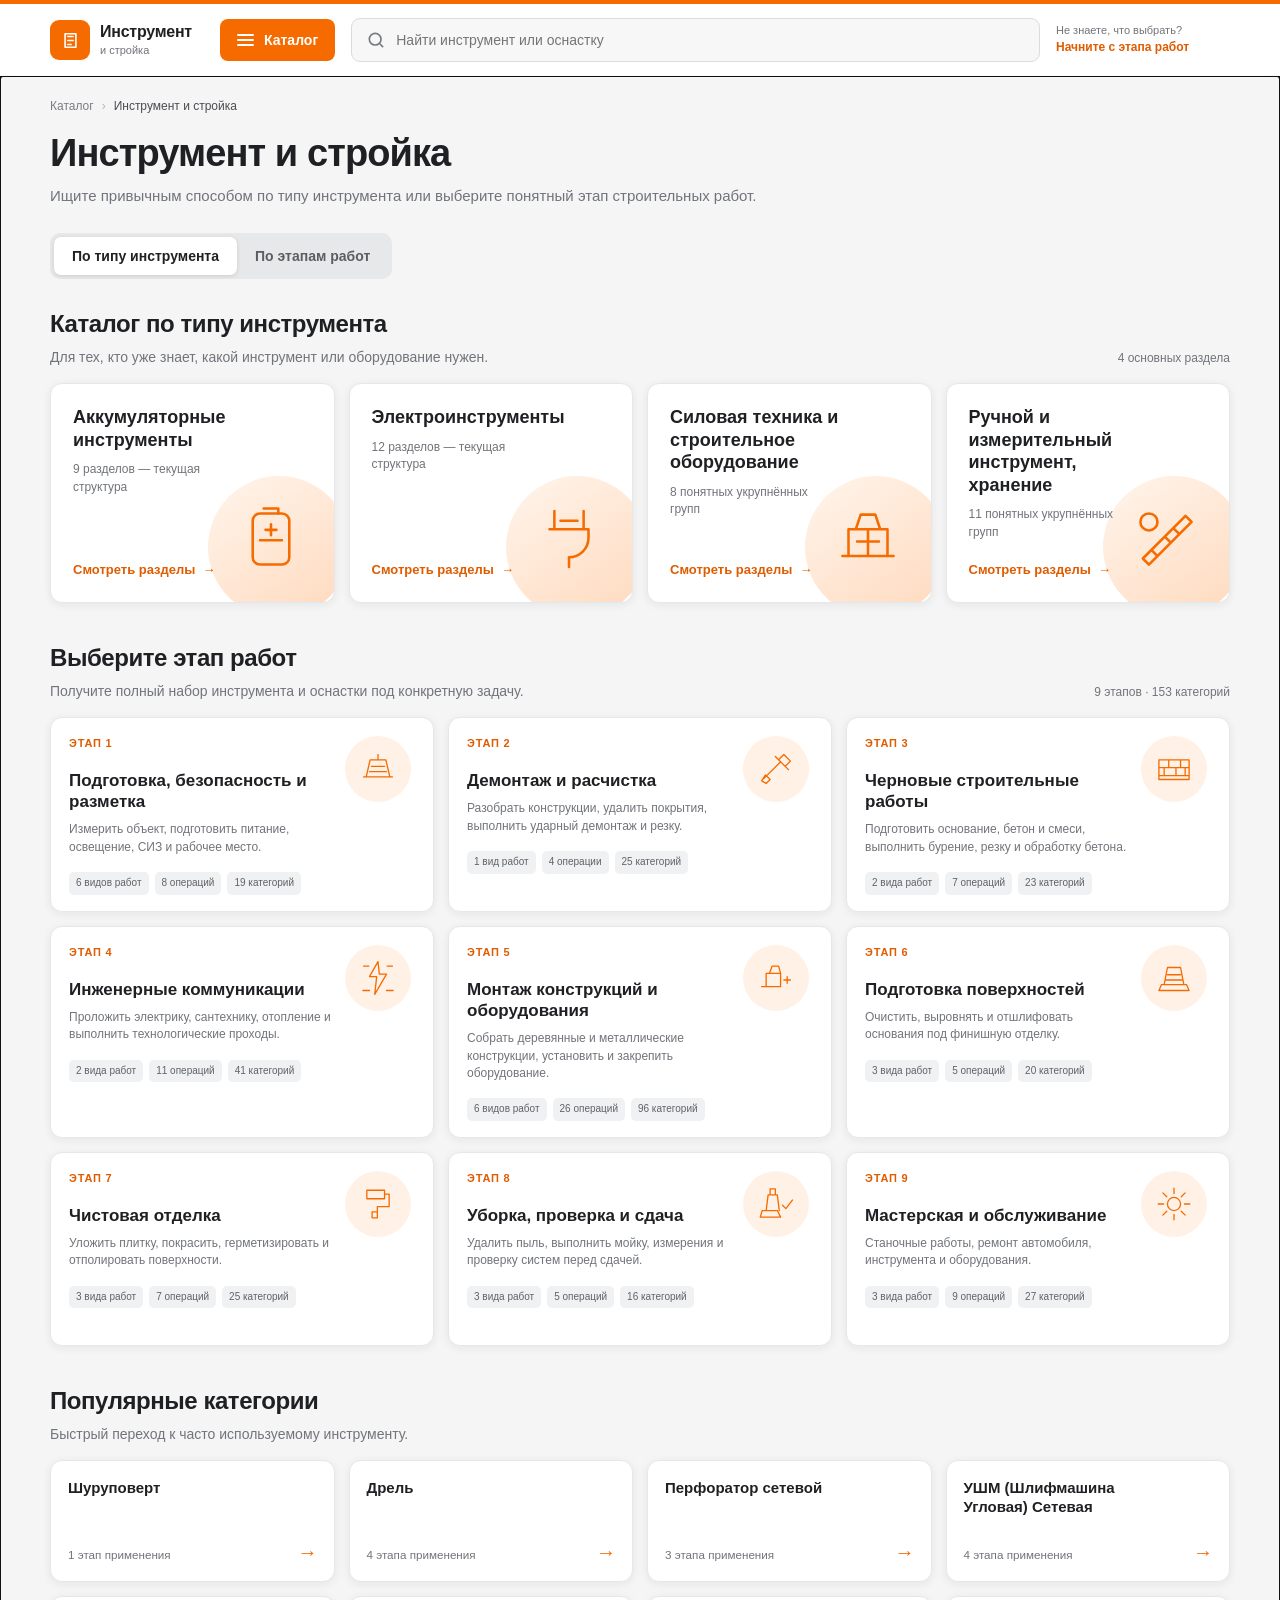
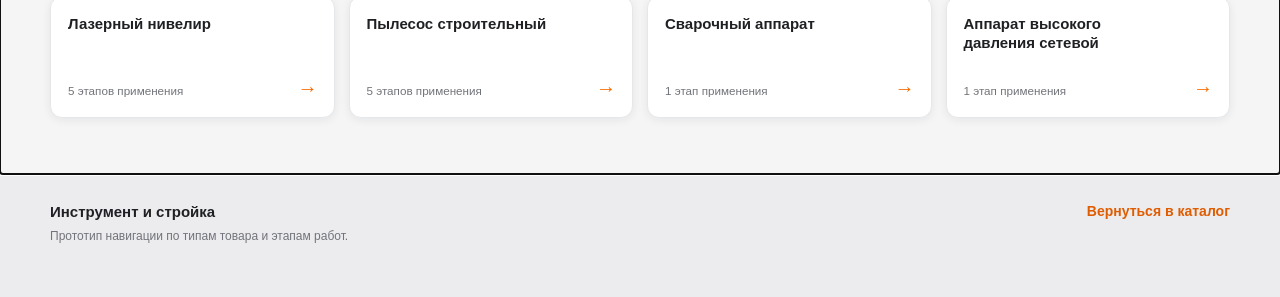
==== index.html @ a2c4762c "Add files via upload" ====
<!doctype html>
<html lang="ru">
  <head>
    <meta charset="UTF-8" />
    <meta name="viewport" content="width=device-width, initial-scale=1" />
    <meta name="theme-color" content="#f56b00" />
    <meta name="description" content="Интерактивный каталог инструмента по типам и этапам строительных работ" />
    <title>Инструмент и стройка — интерактивный каталог</title>
    <link rel="stylesheet" href="styles.css" />
  </head>
  <body>
    <header class="site-header">
      <div class="header-accent"></div>
      <div class="header-shell">
        <a class="brand" href="#/" aria-label="На главную каталога">
          <span class="brand-mark" aria-hidden="true">
            <svg viewBox="0 0 40 40"><path d="M12 10h16v20H12zM16 14h8M16 20h8M16 26h5" /></svg>
          </span>
          <span class="brand-copy"><strong>Инструмент</strong><small>и стройка</small></span>
        </a>

        <button class="catalog-button" type="button" data-action="home-types">
          <span class="catalog-button-lines" aria-hidden="true"></span>
          Каталог
        </button>

        <div class="global-search" role="search">
          <svg viewBox="0 0 24 24" aria-hidden="true"><circle cx="11" cy="11" r="7"></circle><path d="m16.5 16.5 4 4"></path></svg>
          <input id="global-search" type="search" placeholder="Найти инструмент или оснастку" autocomplete="off" aria-label="Поиск по каталогу" />
          <button id="search-clear" class="search-clear" type="button" aria-label="Очистить поиск">×</button>
          <div id="search-suggestions" class="search-suggestions" hidden></div>
        </div>

        <a class="header-help" href="#/stage/1">
          <span>Не знаете, что выбрать?</span>
          <strong>Начните с этапа работ</strong>
        </a>
      </div>
    </header>

    <main id="app" tabindex="-1"></main>

    <footer class="site-footer">
      <div class="footer-shell">
        <div>
          <strong>Инструмент и стройка</strong>
          <p>Прототип навигации по типам товара и этапам работ.</p>
        </div>
        <a href="#/">Вернуться в каталог</a>
      </div>
    </footer>

    <div id="toast" class="toast" role="status" aria-live="polite"></div>

    <script src="data.js"></script>
    <script src="app.js"></script>
  </body>
</html>
---- styles.css ----
:root {
  --orange: #f56b00;
  --orange-dark: #df5c00;
  --orange-soft: #fff1e6;
  --ink: #1f2023;
  --muted: #71747a;
  --line: #e6e7e9;
  --surface: #ffffff;
  --canvas: #f5f5f6;
  --chip: #f0f1f2;
  --shadow: 0 2px 10px rgba(20, 23, 28, 0.07);
  --shadow-hover: 0 10px 28px rgba(20, 23, 28, 0.13);
  --radius: 12px;
  color-scheme: light;
}

* { box-sizing: border-box; }

html { scroll-behavior: smooth; }

body {
  margin: 0;
  background: var(--canvas);
  color: var(--ink);
  font: 14px/1.45 Arial, Helvetica, sans-serif;
  -webkit-font-smoothing: antialiased;
}

button, input { font: inherit; }

a { color: inherit; text-decoration: none; }

button, a { -webkit-tap-highlight-color: transparent; }

.site-header {
  position: sticky;
  top: 0;
  z-index: 50;
  background: rgba(255, 255, 255, 0.97);
  box-shadow: 0 1px 0 rgba(0, 0, 0, 0.09);
  backdrop-filter: blur(12px);
}

.header-accent { height: 4px; background: var(--orange); }

.header-shell,
.page-shell,
.footer-shell {
  width: min(1180px, calc(100% - 40px));
  margin: 0 auto;
}

.header-shell {
  min-height: 72px;
  display: grid;
  grid-template-columns: auto auto minmax(260px, 1fr) auto;
  align-items: center;
  gap: 16px;
}

.brand { display: inline-flex; align-items: center; gap: 10px; min-width: 154px; }

.brand-mark {
  width: 40px;
  height: 40px;
  display: grid;
  place-items: center;
  border-radius: 9px;
  color: #fff;
  background: var(--orange);
}

.brand-mark svg { width: 27px; fill: none; stroke: currentColor; stroke-width: 2.4; stroke-linecap: round; stroke-linejoin: round; }

.brand-copy { display: flex; flex-direction: column; line-height: 1.02; }
.brand-copy strong { font-size: 16px; letter-spacing: -0.25px; }
.brand-copy small { margin-top: 4px; color: var(--muted); font-size: 11px; }

.catalog-button {
  height: 42px;
  padding: 0 17px;
  display: inline-flex;
  align-items: center;
  gap: 10px;
  border: 0;
  border-radius: 8px;
  background: var(--orange);
  color: #fff;
  font-weight: 700;
  cursor: pointer;
  transition: background 160ms ease, transform 160ms ease;
}

.catalog-button:hover { background: var(--orange-dark); }
.catalog-button:active { transform: translateY(1px); }

.catalog-button-lines,
.catalog-button-lines::before,
.catalog-button-lines::after {
  width: 17px;
  height: 2px;
  display: block;
  border-radius: 10px;
  background: currentColor;
}

.catalog-button-lines { position: relative; }
.catalog-button-lines::before, .catalog-button-lines::after { content: ""; position: absolute; left: 0; }
.catalog-button-lines::before { top: -5px; }
.catalog-button-lines::after { top: 5px; }

.global-search { position: relative; }

.global-search > svg {
  position: absolute;
  left: 15px;
  top: 50%;
  width: 20px;
  transform: translateY(-50%);
  fill: none;
  stroke: #777a7f;
  stroke-width: 2;
  pointer-events: none;
}

.global-search input {
  width: 100%;
  height: 44px;
  padding: 0 42px 0 44px;
  border: 1px solid #d9dbde;
  border-radius: 9px;
  outline: none;
  background: #f7f7f8;
  color: var(--ink);
  transition: border-color 160ms ease, box-shadow 160ms ease, background 160ms ease;
}

.global-search input:focus { border-color: var(--orange); background: #fff; box-shadow: 0 0 0 3px rgba(245, 107, 0, 0.12); }

.search-clear {
  position: absolute;
  right: 9px;
  top: 50%;
  width: 28px;
  height: 28px;
  transform: translateY(-50%);
  border: 0;
  border-radius: 50%;
  background: transparent;
  color: #8b8d91;
  font-size: 22px;
  line-height: 1;
  cursor: pointer;
  opacity: 0;
  pointer-events: none;
}

.global-search.has-value .search-clear { opacity: 1; pointer-events: auto; }

.search-suggestions {
  position: absolute;
  top: calc(100% + 8px);
  left: 0;
  right: 0;
  overflow: hidden;
  border: 1px solid var(--line);
  border-radius: 10px;
  background: #fff;
  box-shadow: 0 14px 40px rgba(0, 0, 0, 0.16);
}

.suggestion-link { display: flex; align-items: center; justify-content: space-between; gap: 16px; padding: 11px 14px; border-bottom: 1px solid #f0f0f1; }
.suggestion-link:last-child { border-bottom: 0; }
.suggestion-link:hover, .suggestion-link:focus { background: var(--orange-soft); outline: none; }
.suggestion-link small { flex: 0 0 auto; color: var(--muted); }
.suggestion-empty { padding: 16px; color: var(--muted); }

.header-help { display: flex; flex-direction: column; min-width: 174px; }
.header-help span { color: var(--muted); font-size: 11px; }
.header-help strong { color: var(--orange-dark); font-size: 12px; }

.page-shell { padding: 22px 0 56px; min-height: calc(100vh - 160px); }

.breadcrumbs { display: flex; flex-wrap: wrap; align-items: center; gap: 8px; margin: 0 0 16px; color: #7b7d81; font-size: 12px; }
.breadcrumbs a:hover { color: var(--orange-dark); }
.breadcrumbs .crumb-separator { color: #b3b5b8; }
.breadcrumbs [aria-current="page"] { color: #4b4d51; }

.page-heading { margin: 0; font-size: clamp(27px, 4vw, 38px); line-height: 1.16; letter-spacing: -0.9px; }
.page-lead { max-width: 760px; margin: 10px 0 0; color: var(--muted); font-size: 15px; }

.hero-row { display: flex; justify-content: space-between; align-items: flex-end; gap: 24px; }

.catalog-switch {
  margin: 26px 0 28px;
  display: inline-flex;
  padding: 4px;
  border-radius: 10px;
  background: #e7e8ea;
}

.catalog-switch button {
  min-height: 38px;
  padding: 0 18px;
  border: 0;
  border-radius: 7px;
  background: transparent;
  color: #5b5d61;
  font-weight: 700;
  cursor: pointer;
}

.catalog-switch button.active { background: #fff; color: var(--ink); box-shadow: 0 1px 4px rgba(0, 0, 0, 0.12); }

.section { scroll-margin-top: 96px; margin-top: 38px; }
.section:first-of-type { margin-top: 0; }

.section-head { display: flex; align-items: flex-end; justify-content: space-between; gap: 18px; margin-bottom: 16px; }
.section-head h2 { margin: 0; font-size: 24px; letter-spacing: -0.45px; }
.section-head p { margin: 5px 0 0; color: var(--muted); }
.section-count { flex: 0 0 auto; color: var(--muted); font-size: 12px; }

.type-grid { display: grid; grid-template-columns: repeat(4, minmax(0, 1fr)); gap: 14px; }

.type-card,
.stage-card,
.popular-card,
.group-card {
  position: relative;
  overflow: hidden;
  border: 1px solid var(--line);
  border-radius: var(--radius);
  background: var(--surface);
  box-shadow: var(--shadow);
  transition: transform 170ms ease, box-shadow 170ms ease, border-color 170ms ease;
}

.type-card:hover,
.stage-card:hover,
.popular-card:hover,
.group-card:hover { transform: translateY(-3px); border-color: #d5d6d8; box-shadow: var(--shadow-hover); }

.type-card { min-height: 218px; padding: 22px; display: flex; flex-direction: column; }
.type-card h3 { position: relative; z-index: 2; max-width: 170px; margin: 0; font-size: 18px; line-height: 1.25; }
.type-card p { position: relative; z-index: 2; max-width: 165px; margin: 10px 0 20px; color: var(--muted); font-size: 12px; }
.type-card .card-action { position: relative; z-index: 2; margin-top: auto; }

.type-visual {
  position: absolute;
  right: -16px;
  bottom: -16px;
  width: 142px;
  height: 142px;
  display: grid;
  place-items: center;
  border-radius: 50%;
  background: linear-gradient(145deg, #fff5ec, #ffd9bd);
  color: var(--orange);
}

.type-visual svg { width: 78px; height: 78px; fill: none; stroke: currentColor; stroke-width: 2.1; stroke-linecap: round; stroke-linejoin: round; transform: translate(-8px, -8px); }

.card-action { display: inline-flex; align-items: center; gap: 7px; color: var(--orange-dark); font-weight: 700; font-size: 13px; }
.card-action::after { content: "→"; transition: transform 160ms ease; }
a:hover .card-action::after { transform: translateX(4px); }

.stage-grid { display: grid; grid-template-columns: repeat(3, minmax(0, 1fr)); gap: 14px; }
.stage-card { min-height: 194px; padding: 18px 18px 16px; display: grid; grid-template-columns: 1fr 70px; gap: 12px; }
.stage-number { margin-bottom: 18px; color: var(--orange-dark); font-size: 11px; font-weight: 800; letter-spacing: 0.8px; text-transform: uppercase; }
.stage-card h3 { margin: 0; font-size: 17px; line-height: 1.25; }
.stage-card p { margin: 9px 0 16px; color: var(--muted); font-size: 12px; }
.stage-meta { display: flex; flex-wrap: wrap; gap: 6px; margin-top: auto; }
.stage-meta span { padding: 4px 7px; border-radius: 5px; background: var(--chip); color: #606267; font-size: 10px; }

.stage-visual { width: 66px; height: 66px; display: grid; place-items: center; border-radius: 50%; background: var(--orange-soft); color: var(--orange); }
.stage-visual svg { width: 42px; height: 42px; fill: none; stroke: currentColor; stroke-width: 2; stroke-linecap: round; stroke-linejoin: round; }

.popular-grid { display: grid; grid-template-columns: repeat(4, minmax(0, 1fr)); gap: 14px; }
.popular-card { min-height: 122px; padding: 17px; display: flex; flex-direction: column; justify-content: space-between; }
.popular-card strong { max-width: 210px; font-size: 15px; line-height: 1.3; }
.popular-card small { color: var(--muted); }
.popular-card::after { content: "→"; position: absolute; right: 16px; bottom: 14px; color: var(--orange); font-size: 20px; }

.route-head { margin-bottom: 24px; }
.route-head-row { display: flex; align-items: flex-start; justify-content: space-between; gap: 24px; }
.route-icon { flex: 0 0 auto; width: 84px; height: 84px; display: grid; place-items: center; border-radius: 50%; background: var(--orange-soft); color: var(--orange); }
.route-icon svg { width: 50px; height: 50px; fill: none; stroke: currentColor; stroke-width: 2; stroke-linecap: round; stroke-linejoin: round; }

.route-toolbar { display: flex; align-items: center; justify-content: space-between; gap: 16px; margin: 24px 0 18px; }
.back-link { display: inline-flex; align-items: center; gap: 8px; color: var(--muted); font-weight: 700; }
.back-link:hover { color: var(--orange-dark); }

.local-filter { position: relative; width: min(380px, 100%); }
.local-filter input { width: 100%; height: 42px; padding: 0 14px 0 38px; border: 1px solid var(--line); border-radius: 8px; outline: none; background: #fff; }
.local-filter input:focus { border-color: var(--orange); box-shadow: 0 0 0 3px rgba(245, 107, 0, 0.11); }
.local-filter svg { position: absolute; left: 12px; top: 12px; width: 18px; fill: none; stroke: #8a8c90; stroke-width: 2; }

.work-stack { display: grid; gap: 12px; }

.work-panel { overflow: hidden; border: 1px solid var(--line); border-radius: 11px; background: #fff; box-shadow: var(--shadow); }
.work-summary { width: 100%; min-height: 68px; padding: 15px 18px; display: flex; align-items: center; justify-content: space-between; gap: 18px; border: 0; background: #fff; text-align: left; cursor: pointer; }
.work-summary:hover { background: #fafafa; }
.work-summary-copy { display: flex; align-items: center; gap: 14px; }
.work-index { width: 34px; height: 34px; display: grid; place-items: center; flex: 0 0 auto; border-radius: 8px; background: var(--orange-soft); color: var(--orange-dark); font-weight: 800; }
.work-summary h2 { margin: 0; font-size: 17px; }
.work-summary small { display: block; margin-top: 3px; color: var(--muted); }
.chevron { width: 10px; height: 10px; border-right: 2px solid #8a8c90; border-bottom: 2px solid #8a8c90; transform: rotate(45deg); transition: transform 160ms ease; }
.work-panel.open .chevron { transform: rotate(225deg); }
.work-content { display: none; padding: 0 18px 18px 66px; }
.work-panel.open .work-content { display: block; }

.operation-grid { display: grid; grid-template-columns: repeat(2, minmax(0, 1fr)); gap: 10px; }
.operation-card { padding: 15px; border: 1px solid #ececef; border-radius: 9px; background: #fafafb; }
.operation-card h3 { margin: 0 0 12px; font-size: 14px; }
.category-links { display: flex; flex-wrap: wrap; gap: 7px; }
.category-chip { display: inline-flex; padding: 7px 9px; border-radius: 6px; background: #fff; color: #404247; font-size: 12px; box-shadow: inset 0 0 0 1px #e5e6e8; }
.category-chip:hover, .category-chip:focus { background: var(--orange-soft); color: var(--orange-dark); box-shadow: inset 0 0 0 1px #ffc99f; outline: none; }

.group-grid { display: grid; grid-template-columns: repeat(3, minmax(0, 1fr)); gap: 14px; }
.group-card { min-height: 208px; padding: 19px; }
.group-card h2 { margin: 0 0 13px; font-size: 16px; line-height: 1.3; }
.group-card-list { display: grid; gap: 7px; }
.group-card-list a { color: #626469; font-size: 12px; }
.group-card-list a:hover { color: var(--orange-dark); }
.group-more { margin-top: 12px; color: var(--orange-dark); font-size: 12px; font-weight: 700; }

.tree-list { display: grid; gap: 12px; }
.tree-branch { overflow: hidden; border: 1px solid var(--line); border-radius: 9px; background: #fff; }
.tree-branch-root { border-radius: 11px; box-shadow: var(--shadow); }
.tree-branch summary { min-height: 50px; padding: 12px 14px; display: flex; align-items: center; justify-content: space-between; gap: 16px; cursor: pointer; list-style: none; }
.tree-branch summary::-webkit-details-marker { display: none; }
.tree-branch summary:hover { background: #fafafb; }
.tree-branch-children { padding: 0 14px 14px; display: grid; grid-template-columns: repeat(3, minmax(0, 1fr)); gap: 8px; }
.tree-branch .tree-branch { box-shadow: none; }
.tree-branch .tree-branch > .tree-branch-children { grid-template-columns: repeat(2, minmax(0, 1fr)); }
.tree-toggle { display: inline-block; width: 8px; height: 8px; margin-left: 7px; border-right: 2px solid #9a9ca0; border-bottom: 2px solid #9a9ca0; transform: rotate(45deg); transition: transform 160ms ease; }
.tree-branch[open] > summary .tree-toggle { transform: rotate(225deg); }
.tree-node { border: 1px solid var(--line); border-radius: 10px; background: #fff; }
.tree-node-head { min-height: 56px; padding: 13px 16px; display: flex; align-items: center; justify-content: space-between; gap: 16px; }
.tree-node-title { font-weight: 700; }
.tree-node-title:hover { color: var(--orange-dark); }
.tree-children { padding: 0 16px 16px; display: grid; grid-template-columns: repeat(3, minmax(0, 1fr)); gap: 8px; }
.tree-leaf { padding: 10px; border-radius: 7px; background: #f7f7f8; color: #525459; font-size: 12px; }
.tree-leaf:hover { background: var(--orange-soft); color: var(--orange-dark); }
.external-mark { color: #9a9ca0; font-size: 11px; }

.category-hero { position: relative; overflow: hidden; padding: 26px; border: 1px solid var(--line); border-radius: 14px; background: #fff; box-shadow: var(--shadow); }
.category-hero::after { content: ""; position: absolute; width: 210px; height: 210px; right: -70px; top: -80px; border-radius: 50%; background: var(--orange-soft); }
.category-label { position: relative; z-index: 2; color: var(--orange-dark); font-size: 11px; font-weight: 800; letter-spacing: 0.7px; text-transform: uppercase; }
.category-hero h1 { position: relative; z-index: 2; max-width: 760px; margin: 7px 0 10px; font-size: clamp(25px, 4vw, 36px); line-height: 1.18; }
.category-hero p { position: relative; z-index: 2; max-width: 720px; margin: 0; color: var(--muted); }
.tag-row { position: relative; z-index: 2; display: flex; flex-wrap: wrap; gap: 7px; margin-top: 16px; }
.tag { padding: 6px 9px; border-radius: 6px; background: var(--chip); color: #56585c; font-size: 11px; }

.paths-grid { display: grid; grid-template-columns: repeat(2, minmax(0, 1fr)); gap: 12px; }
.path-card { padding: 18px; border: 1px solid var(--line); border-radius: 11px; background: #fff; box-shadow: var(--shadow); }
.path-card-main { border-color: #ffc79d; box-shadow: 0 2px 12px rgba(245, 107, 0, 0.08); }
.path-stage { color: var(--orange-dark); font-size: 11px; font-weight: 800; text-transform: uppercase; letter-spacing: 0.5px; }
.path-card h3 { margin: 7px 0 3px; font-size: 16px; }
.path-card p { margin: 0 0 14px; color: var(--muted); font-size: 12px; }

.search-results { display: grid; gap: 9px; }
.search-result { padding: 15px 17px; display: flex; align-items: center; justify-content: space-between; gap: 18px; border: 1px solid var(--line); border-radius: 9px; background: #fff; }
.search-result:hover { border-color: #ffc79d; box-shadow: var(--shadow); }
.search-result strong { display: block; }
.search-result small { color: var(--muted); }
.search-result-arrow { color: var(--orange); font-size: 20px; }

.empty-state { padding: 42px 24px; border: 1px dashed #d6d8db; border-radius: 12px; background: #fff; text-align: center; color: var(--muted); }
.empty-state strong { display: block; margin-bottom: 6px; color: var(--ink); font-size: 17px; }

.site-footer { border-top: 1px solid #dedfe1; background: #ececee; }
.footer-shell { min-height: 122px; padding: 26px 0; display: flex; align-items: flex-start; justify-content: space-between; gap: 30px; }
.footer-shell strong { font-size: 15px; }
.footer-shell p { margin: 5px 0 0; color: var(--muted); font-size: 12px; }
.footer-shell a { color: var(--orange-dark); font-weight: 700; }

.toast { position: fixed; left: 50%; bottom: 24px; z-index: 80; padding: 11px 16px; border-radius: 8px; background: #222326; color: #fff; box-shadow: 0 9px 28px rgba(0, 0, 0, 0.22); transform: translate(-50%, 20px); opacity: 0; pointer-events: none; transition: opacity 160ms ease, transform 160ms ease; }
.toast.show { transform: translate(-50%, 0); opacity: 1; }

.visually-hidden { position: absolute !important; width: 1px !important; height: 1px !important; overflow: hidden !important; clip: rect(1px, 1px, 1px, 1px) !important; white-space: nowrap !important; }

@media (max-width: 1020px) {
  .header-shell { grid-template-columns: auto auto 1fr; }
  .header-help { display: none; }
  .type-grid { grid-template-columns: repeat(2, minmax(0, 1fr)); }
  .popular-grid { grid-template-columns: repeat(2, minmax(0, 1fr)); }
}

@media (max-width: 800px) {
  .header-shell { min-height: 118px; grid-template-columns: 1fr auto; padding: 10px 0; }
  .catalog-button { grid-column: 2; grid-row: 1; }
  .global-search { grid-column: 1 / -1; }
  .stage-grid, .group-grid { grid-template-columns: repeat(2, minmax(0, 1fr)); }
  .operation-grid, .paths-grid { grid-template-columns: 1fr; }
  .route-head-row { align-items: center; }
  .tree-children { grid-template-columns: repeat(2, minmax(0, 1fr)); }
  .tree-branch-children, .tree-branch .tree-branch > .tree-branch-children { grid-template-columns: repeat(2, minmax(0, 1fr)); }
}

@media (max-width: 560px) {
  .header-shell, .page-shell, .footer-shell { width: min(100% - 24px, 1180px); }
  .brand-copy { display: none; }
  .brand { min-width: auto; }
  .catalog-button { padding: 0 13px; }
  .page-shell { padding-top: 16px; }
  .hero-row, .section-head, .route-toolbar, .route-head-row { align-items: flex-start; flex-direction: column; }
  .catalog-switch { width: 100%; }
  .catalog-switch button { flex: 1; padding: 0 10px; font-size: 12px; }
  .type-grid, .stage-grid, .popular-grid, .group-grid { grid-template-columns: 1fr; }
  .type-card { min-height: 190px; }
  .stage-card { min-height: 176px; }
  .work-content { padding-left: 18px; }
  .tree-children { grid-template-columns: 1fr; }
  .tree-branch-children, .tree-branch .tree-branch > .tree-branch-children { grid-template-columns: 1fr; }
  .route-icon { width: 66px; height: 66px; }
  .footer-shell { flex-direction: column; }
}

@media (prefers-reduced-motion: reduce) {
  *, *::before, *::after { scroll-behavior: auto !important; transition: none !important; animation: none !important; }
}
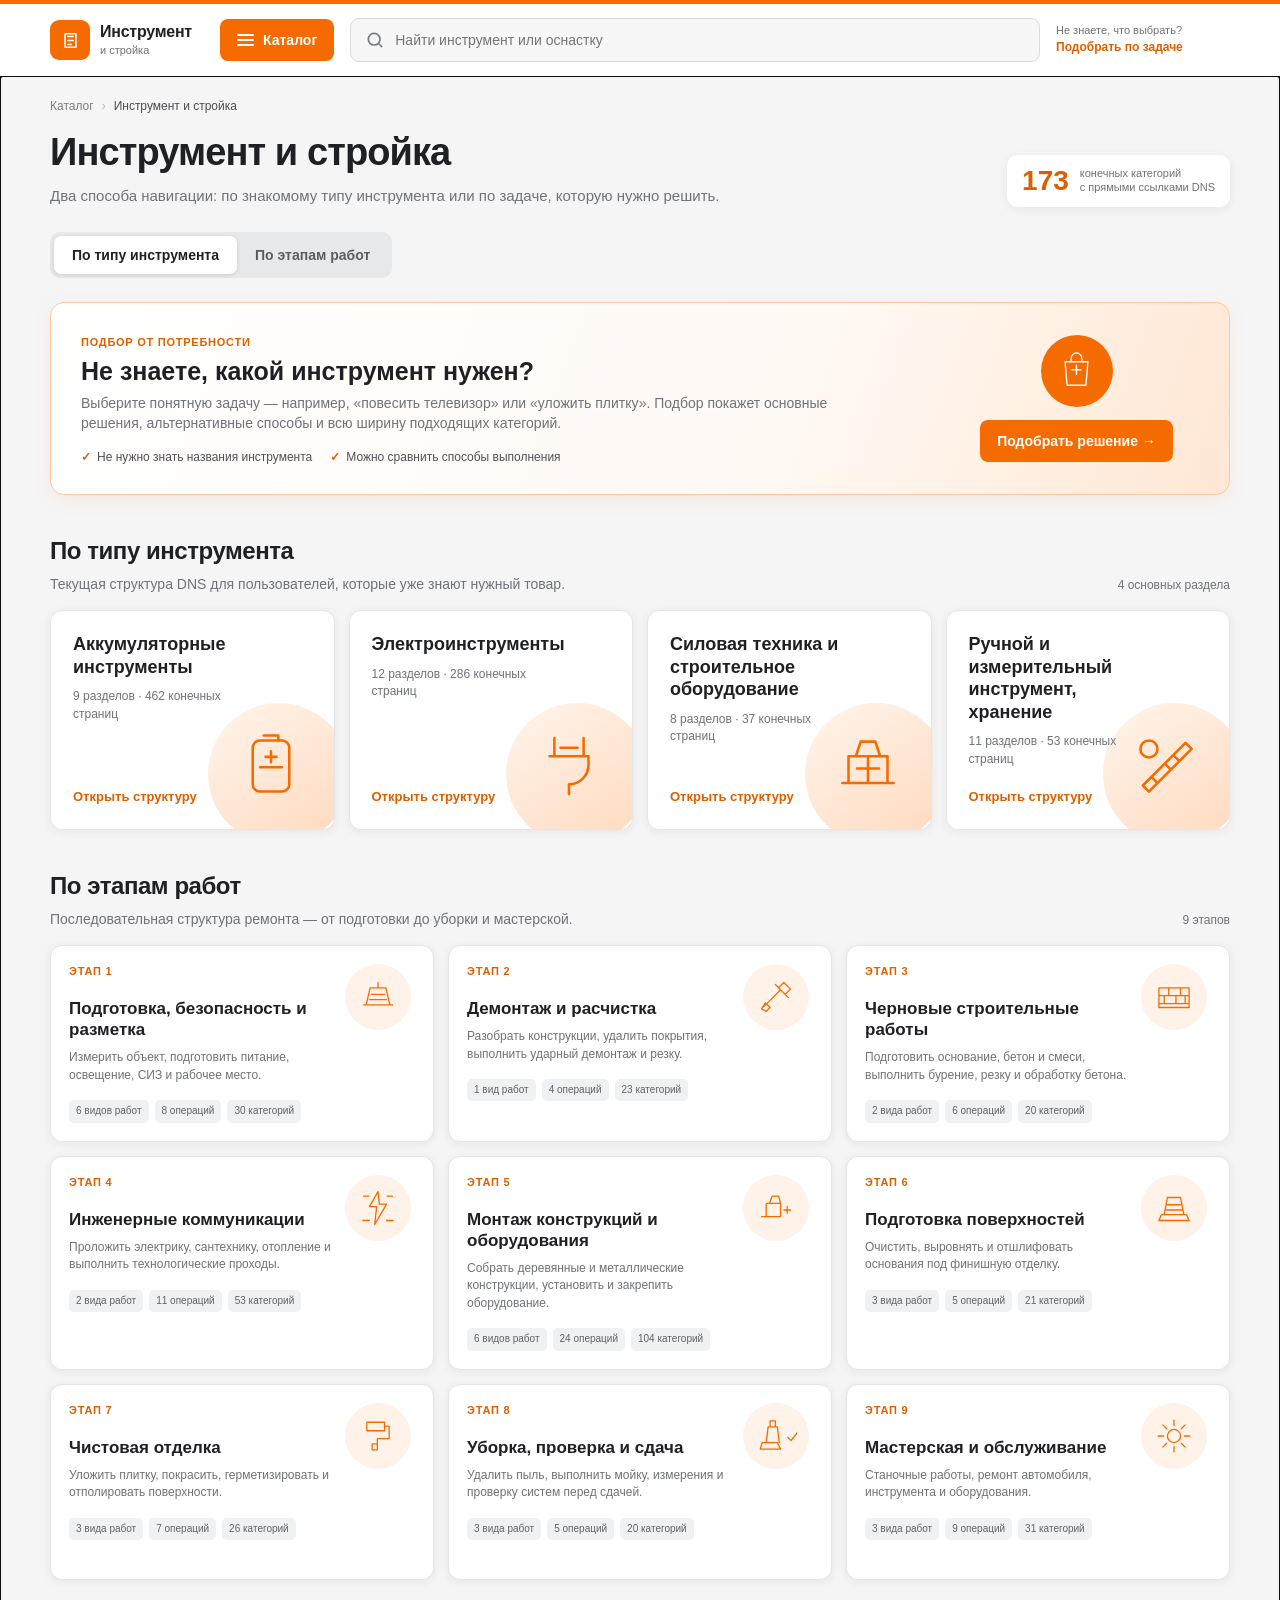
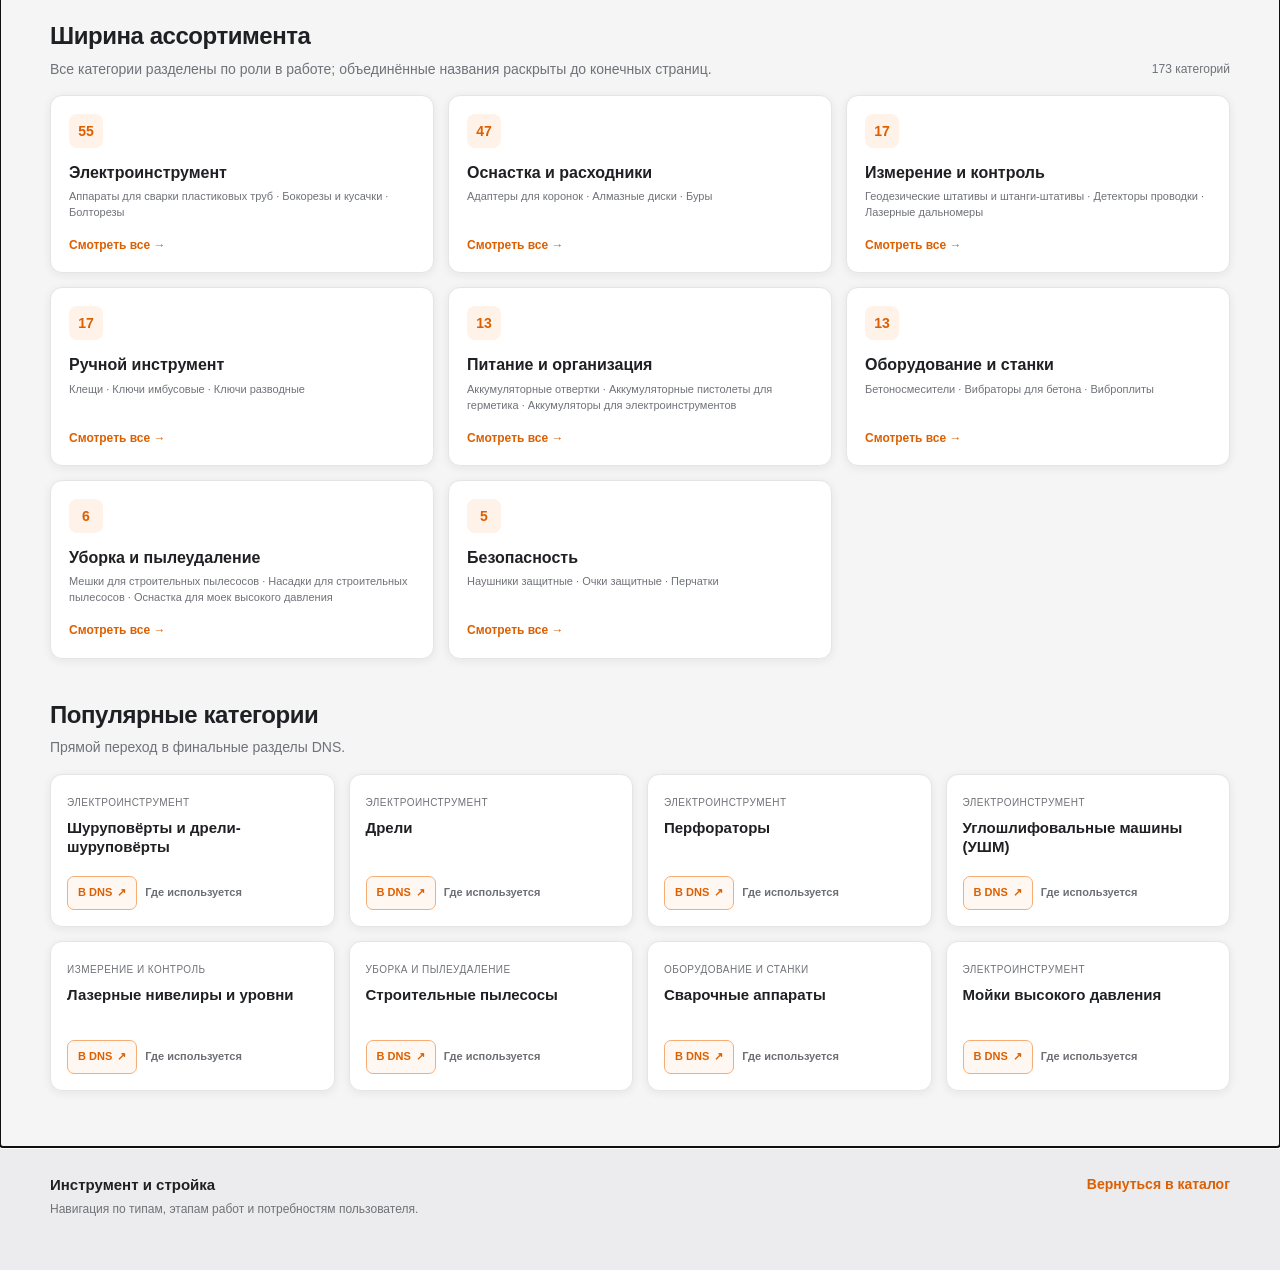
==== commit 6faefc3b: "Add files via upload" ====
--- a/index.html
+++ b/index.html
@@ -6,7 +6,7 @@
     <meta name="theme-color" content="#f56b00" />
     <meta name="description" content="Интерактивный каталог инструмента по типам и этапам строительных работ" />
     <title>Инструмент и стройка — интерактивный каталог</title>
-    <link rel="stylesheet" href="styles.css" />
+    <link rel="stylesheet" href="styles-v2.css" />
   </head>
   <body>
     <header class="site-header">
@@ -31,9 +31,9 @@
           <div id="search-suggestions" class="search-suggestions" hidden></div>
         </div>
 
-        <a class="header-help" href="#/stage/1">
+        <a class="header-help" href="#/configurator">
           <span>Не знаете, что выбрать?</span>
-          <strong>Начните с этапа работ</strong>
+          <strong>Подобрать по задаче</strong>
         </a>
       </div>
     </header>
@@ -44,7 +44,7 @@
       <div class="footer-shell">
         <div>
           <strong>Инструмент и стройка</strong>
-          <p>Прототип навигации по типам товара и этапам работ.</p>
+          <p>Навигация по типам, этапам работ и потребностям пользователя.</p>
         </div>
         <a href="#/">Вернуться в каталог</a>
       </div>
@@ -52,7 +52,7 @@
 
     <div id="toast" class="toast" role="status" aria-live="polite"></div>
 
-    <script src="data.js"></script>
-    <script src="app.js"></script>
+    <script src="catalog-v2.js"></script>
+    <script src="app-v2.js"></script>
   </body>
 </html>
--- a/styles-v2.css
+++ b/styles-v2.css
@@ -0,0 +1,465 @@
+:root {
+  --orange: #f56b00;
+  --orange-dark: #dd5f00;
+  --orange-soft: #fff2e8;
+  --ink: #1f2023;
+  --muted: #6f7278;
+  --line: #e4e5e7;
+  --surface: #fff;
+  --canvas: #f5f5f6;
+  --chip: #f0f1f2;
+  --green: #2e7d4f;
+  --blue: #3575b9;
+  --shadow: 0 2px 10px rgba(22, 24, 28, .07);
+  --shadow-hover: 0 10px 28px rgba(22, 24, 28, .12);
+  --radius: 12px;
+  color-scheme: light;
+}
+
+* { box-sizing: border-box; }
+html { scroll-behavior: smooth; }
+body { margin: 0; background: var(--canvas); color: var(--ink); font: 14px/1.45 Arial, Helvetica, sans-serif; -webkit-font-smoothing: antialiased; }
+button, input { font: inherit; }
+a { color: inherit; text-decoration: none; }
+button, a { -webkit-tap-highlight-color: transparent; }
+
+.site-header { position: sticky; top: 0; z-index: 50; background: rgba(255,255,255,.97); box-shadow: 0 1px 0 rgba(0,0,0,.09); backdrop-filter: blur(12px); }
+.header-accent { height: 4px; background: var(--orange); }
+.header-shell, .page-shell, .footer-shell { width: min(1180px, calc(100% - 40px)); margin: 0 auto; }
+.header-shell { min-height: 72px; display: grid; grid-template-columns: auto auto minmax(260px, 1fr) auto; align-items: center; gap: 16px; }
+.brand { min-width: 154px; display: inline-flex; align-items: center; gap: 10px; }
+.brand-mark { width: 40px; height: 40px; display: grid; place-items: center; border-radius: 9px; background: var(--orange); color: #fff; }
+.brand-mark svg { width: 27px; fill: none; stroke: currentColor; stroke-width: 2.4; stroke-linecap: round; stroke-linejoin: round; }
+.brand-copy { display: flex; flex-direction: column; line-height: 1.02; }
+.brand-copy strong { font-size: 16px; letter-spacing: -.25px; }
+.brand-copy small { margin-top: 4px; color: var(--muted); font-size: 11px; }
+
+.catalog-button { min-height: 42px; padding: 0 17px; display: inline-flex; align-items: center; justify-content: center; gap: 9px; border: 0; border-radius: 8px; background: var(--orange); color: #fff; font-weight: 700; cursor: pointer; transition: background 160ms ease, transform 160ms ease; }
+.catalog-button:hover { background: var(--orange-dark); }
+.catalog-button:active { transform: translateY(1px); }
+.catalog-button:disabled { background: #c7c9cc; cursor: not-allowed; transform: none; }
+.catalog-button-large { min-width: 172px; }
+.catalog-button-lines, .catalog-button-lines::before, .catalog-button-lines::after { width: 17px; height: 2px; display: block; border-radius: 8px; background: currentColor; }
+.catalog-button-lines { position: relative; }
+.catalog-button-lines::before, .catalog-button-lines::after { content: ""; position: absolute; left: 0; }
+.catalog-button-lines::before { top: -5px; }
+.catalog-button-lines::after { top: 5px; }
+
+.global-search { position: relative; }
+.global-search > svg { width: 20px; position: absolute; left: 15px; top: 50%; transform: translateY(-50%); fill: none; stroke: #777a7f; stroke-width: 2; pointer-events: none; }
+.global-search input { width: 100%; height: 44px; padding: 0 42px 0 44px; border: 1px solid #d9dbde; border-radius: 9px; outline: none; background: #f7f7f8; color: var(--ink); transition: border-color 160ms ease, box-shadow 160ms ease, background 160ms ease; }
+.global-search input:focus { border-color: var(--orange); background: #fff; box-shadow: 0 0 0 3px rgba(245,107,0,.12); }
+.search-clear { width: 28px; height: 28px; position: absolute; right: 9px; top: 50%; transform: translateY(-50%); border: 0; border-radius: 50%; background: transparent; color: #8b8d91; font-size: 22px; line-height: 1; cursor: pointer; opacity: 0; pointer-events: none; }
+.global-search.has-value .search-clear { opacity: 1; pointer-events: auto; }
+.search-suggestions { position: absolute; top: calc(100% + 8px); left: 0; right: 0; overflow: hidden; border: 1px solid var(--line); border-radius: 10px; background: #fff; box-shadow: 0 14px 40px rgba(0,0,0,.16); }
+.suggestion-link { padding: 11px 14px; display: flex; align-items: center; justify-content: space-between; gap: 16px; border-bottom: 1px solid #f0f0f1; }
+.suggestion-link:last-child { border-bottom: 0; }
+.suggestion-link:hover, .suggestion-link:focus { background: var(--orange-soft); outline: none; }
+.suggestion-link small { flex: 0 0 auto; color: var(--muted); }
+.suggestion-empty { padding: 16px; color: var(--muted); }
+.header-help { min-width: 174px; display: flex; flex-direction: column; }
+.header-help span { color: var(--muted); font-size: 11px; }
+.header-help strong { color: var(--orange-dark); font-size: 12px; }
+
+.page-shell { min-height: calc(100vh - 160px); padding: 22px 0 56px; }
+.breadcrumbs { margin: 0 0 16px; display: flex; flex-wrap: wrap; align-items: center; gap: 8px; color: #7b7d81; font-size: 12px; }
+.breadcrumbs a:hover { color: var(--orange-dark); }
+.crumb-separator { color: #b3b5b8; }
+.breadcrumbs [aria-current="page"] { color: #4b4d51; }
+.page-heading { margin: 0; font-size: clamp(28px, 4vw, 38px); line-height: 1.15; letter-spacing: -.9px; }
+.page-lead { max-width: 780px; margin: 10px 0 0; color: var(--muted); font-size: 15px; }
+.home-hero { display: flex; align-items: flex-end; justify-content: space-between; gap: 26px; }
+.hero-stats { min-width: 205px; padding: 12px 15px; display: flex; align-items: center; gap: 11px; border-radius: 10px; background: #fff; box-shadow: var(--shadow); }
+.hero-stats strong { color: var(--orange-dark); font-size: 28px; line-height: 1; }
+.hero-stats span { color: var(--muted); font-size: 11px; line-height: 1.25; }
+
+.catalog-switch { margin: 25px 0 24px; padding: 4px; display: inline-flex; border-radius: 10px; background: #e7e8ea; }
+.catalog-switch button { min-height: 38px; padding: 0 18px; border: 0; border-radius: 7px; background: transparent; color: #5b5d61; font-weight: 700; cursor: pointer; }
+.catalog-switch button.active { background: #fff; color: var(--ink); box-shadow: 0 1px 4px rgba(0,0,0,.12); }
+
+.kit-promo { margin: 0 0 38px; padding: 28px 30px; display: grid; grid-template-columns: minmax(0, 1fr) 245px; align-items: center; gap: 36px; overflow: hidden; border: 1px solid #ffc79d; border-radius: 14px; background: linear-gradient(110deg, #fff 0%, #fff9f4 62%, #ffe7d4 100%); box-shadow: 0 5px 18px rgba(245,107,0,.08); }
+.kit-promo-copy { min-width: 0; }
+.kit-promo-label, .config-kicker, .route-kicker { color: var(--orange-dark); font-size: 11px; font-weight: 800; letter-spacing: .75px; text-transform: uppercase; }
+.kit-promo h2 { margin: 5px 0 7px; font-size: 25px; line-height: 1.2; }
+.kit-promo-copy > p { max-width: 760px; margin: 0; color: var(--muted); font-size: 14px; }
+.kit-promo-points { margin: 15px 0 0; padding: 0; display: flex; flex-wrap: wrap; gap: 7px 18px; color: #4f5155; font-size: 12px; list-style: none; }
+.kit-promo-points li::before { content: "✓"; margin-right: 6px; color: var(--orange-dark); font-weight: 800; }
+.kit-promo-action { display: grid; justify-items: center; gap: 13px; }
+.kit-promo-icon { width: 72px; height: 72px; display: grid; place-items: center; border-radius: 50%; background: var(--orange); color: #fff; }
+.kit-promo-icon svg { width: 43px; height: 43px; fill: none; stroke: currentColor; stroke-width: 2; stroke-linecap: round; stroke-linejoin: round; }
+
+.section { margin-top: 39px; scroll-margin-top: 96px; }
+.section-head { margin-bottom: 16px; display: flex; align-items: flex-end; justify-content: space-between; gap: 18px; }
+.section-head h2 { margin: 0; font-size: 24px; letter-spacing: -.45px; }
+.section-head p { margin: 5px 0 0; color: var(--muted); }
+.section-count { flex: 0 0 auto; color: var(--muted); font-size: 12px; }
+
+.type-grid, .category-tile-grid { display: grid; grid-template-columns: repeat(4, minmax(0, 1fr)); gap: 14px; }
+.type-card, .stage-card, .group-card, .assortment-card, .category-tile { position: relative; overflow: hidden; border: 1px solid var(--line); border-radius: var(--radius); background: var(--surface); box-shadow: var(--shadow); transition: transform 170ms ease, box-shadow 170ms ease, border-color 170ms ease; }
+.type-card:hover, .stage-card:hover, .group-card:hover, .assortment-card:hover { transform: translateY(-3px); border-color: #d3d5d8; box-shadow: var(--shadow-hover); }
+.type-card { min-height: 218px; padding: 22px; display: flex; flex-direction: column; }
+.type-card h3 { position: relative; z-index: 2; max-width: 175px; margin: 0; font-size: 18px; line-height: 1.25; }
+.type-card p { position: relative; z-index: 2; max-width: 180px; margin: 10px 0 20px; color: var(--muted); font-size: 12px; }
+.card-action { display: inline-flex; align-items: center; gap: 7px; color: var(--orange-dark); font-size: 13px; font-weight: 700; }
+.type-card .card-action { position: relative; z-index: 2; margin-top: auto; }
+.type-visual { width: 142px; height: 142px; position: absolute; right: -16px; bottom: -16px; display: grid; place-items: center; border-radius: 50%; background: linear-gradient(145deg, #fff5ec, #ffd9bd); color: var(--orange); }
+.type-visual svg { width: 78px; height: 78px; fill: none; stroke: currentColor; stroke-width: 2.1; stroke-linecap: round; stroke-linejoin: round; transform: translate(-8px,-8px); }
+
+.stage-grid { display: grid; grid-template-columns: repeat(3, minmax(0, 1fr)); gap: 14px; }
+.stage-card { min-height: 196px; padding: 18px; display: grid; grid-template-columns: 1fr 70px; gap: 12px; }
+.stage-number { margin-bottom: 18px; color: var(--orange-dark); font-size: 11px; font-weight: 800; letter-spacing: .8px; text-transform: uppercase; }
+.stage-card h3 { margin: 0; font-size: 17px; line-height: 1.25; }
+.stage-card p { margin: 9px 0 16px; color: var(--muted); font-size: 12px; }
+.stage-meta { display: flex; flex-wrap: wrap; gap: 6px; }
+.stage-meta span { padding: 4px 7px; border-radius: 5px; background: var(--chip); color: #606267; font-size: 10px; }
+.stage-visual { width: 66px; height: 66px; display: grid; place-items: center; border-radius: 50%; background: var(--orange-soft); color: var(--orange); }
+.stage-visual svg, .route-icon svg, .config-head-icon svg { width: 42px; height: 42px; fill: none; stroke: currentColor; stroke-width: 2; stroke-linecap: round; stroke-linejoin: round; }
+
+.assortment-grid { display: grid; grid-template-columns: repeat(3, minmax(0, 1fr)); gap: 14px; }
+.assortment-card { min-height: 154px; padding: 18px; }
+.assortment-card > span, .group-count { width: 34px; height: 34px; display: grid; place-items: center; border-radius: 8px; background: var(--orange-soft); color: var(--orange-dark); font-weight: 800; }
+.assortment-card h3 { margin: 13px 0 5px; font-size: 16px; }
+.assortment-card p { min-height: 34px; margin: 0 0 11px; color: var(--muted); font-size: 11px; }
+.assortment-card > strong { color: var(--orange-dark); font-size: 12px; }
+
+.category-tile { min-height: 150px; padding: 16px; display: flex; flex-direction: column; justify-content: space-between; }
+.category-group-label { color: var(--muted); font-size: 10px; text-transform: uppercase; letter-spacing: .45px; }
+.category-tile h3 { margin: 7px 0 5px; font-size: 15px; line-height: 1.3; }
+.category-tile p { margin: 0; color: var(--muted); font-size: 11px; }
+.category-actions { display: flex; align-items: center; flex-wrap: wrap; gap: 8px; }
+.category-actions.compact { margin-top: 14px; }
+.dns-category-link { min-height: 34px; padding: 7px 10px; display: inline-flex; align-items: center; gap: 5px; border: 1px solid #f5ad76; border-radius: 7px; background: #fff8f2; color: var(--orange-dark); font-size: 11px; font-weight: 700; }
+.dns-category-link:hover { border-color: var(--orange); background: var(--orange-soft); }
+.category-context-link { color: #6c6f74; font-size: 11px; font-weight: 700; }
+.category-context-link:hover { color: var(--orange-dark); }
+.dns-link-unavailable { color: #8a8c90; font-size: 10px; }
+
+.route-head { margin-bottom: 24px; }
+.route-head-row { display: flex; align-items: center; justify-content: space-between; gap: 24px; }
+.route-icon, .config-head-icon { width: 84px; height: 84px; display: grid; place-items: center; flex: 0 0 auto; border-radius: 50%; background: var(--orange-soft); color: var(--orange); }
+.route-toolbar { margin: 24px 0 18px; display: flex; align-items: center; justify-content: space-between; gap: 16px; }
+.back-link { display: inline-flex; align-items: center; gap: 8px; color: var(--muted); font-weight: 700; }
+.back-link:hover { color: var(--orange-dark); }
+.route-actions { flex: 1; display: flex; align-items: center; justify-content: flex-end; gap: 10px; }
+.local-filter { width: min(380px,100%); position: relative; }
+.local-filter input { width: 100%; height: 42px; padding: 0 14px 0 38px; border: 1px solid var(--line); border-radius: 8px; outline: none; background: #fff; }
+.local-filter input:focus { border-color: var(--orange); box-shadow: 0 0 0 3px rgba(245,107,0,.11); }
+.local-filter svg { width: 18px; position: absolute; left: 12px; top: 12px; fill: none; stroke: #8a8c90; stroke-width: 2; }
+
+.group-grid { display: grid; grid-template-columns: repeat(3,minmax(0,1fr)); gap: 14px; }
+.group-card { min-height: 220px; padding: 19px; }
+.group-card h2 { margin: 13px 0; font-size: 16px; line-height: 1.3; }
+.group-card-list { display: grid; gap: 6px; color: #626469; font-size: 11px; }
+.group-more { margin-top: 14px; color: var(--orange-dark); font-size: 12px; font-weight: 700; }
+
+.tree-list { display: grid; gap: 11px; }
+.tree-branch { overflow: hidden; border: 1px solid var(--line); border-radius: 10px; background: #fff; box-shadow: var(--shadow); }
+.tree-branch .tree-branch { box-shadow: none; }
+.tree-branch summary { min-height: 55px; padding: 13px 15px; display: flex; align-items: center; gap: 12px; cursor: pointer; list-style: none; font-weight: 700; }
+.tree-branch summary::-webkit-details-marker { display: none; }
+.tree-branch summary:hover { background: #fafafb; }
+.tree-branch summary small { margin-left: auto; color: var(--muted); font-size: 10px; font-weight: 400; }
+.tree-branch summary i { width: 9px; height: 9px; border-right: 2px solid #929499; border-bottom: 2px solid #929499; transform: rotate(45deg); transition: transform 160ms ease; }
+.tree-branch[open] > summary i { transform: rotate(225deg); }
+.tree-branch-children { padding: 0 13px 13px; display: grid; grid-template-columns: repeat(2,minmax(0,1fr)); gap: 8px; }
+.tree-leaf-row { min-width: 0; display: flex; align-items: stretch; border: 1px solid var(--line); border-radius: 8px; background: #f8f8f9; }
+.tree-leaf-row > a:first-child { min-width: 0; padding: 10px; display: flex; align-items: center; justify-content: space-between; flex: 1; gap: 8px; font-size: 12px; }
+.tree-disabled-link { min-width: 0; padding: 10px; display: block; flex: 1; color: #8a8c90; font-size: 12px; }
+.tree-leaf-row > a:first-child span { min-width: 0; overflow: hidden; text-overflow: ellipsis; }
+.tree-leaf-row small { flex: 0 0 auto; color: var(--orange-dark); font-size: 10px; }
+.tree-info { padding: 0 9px; display: grid; place-items: center; border-left: 1px solid var(--line); color: #777a7f; font-size: 10px; font-weight: 700; }
+
+.work-stack { display: grid; gap: 12px; }
+.work-panel { overflow: hidden; border: 1px solid var(--line); border-radius: 11px; background: #fff; box-shadow: var(--shadow); }
+.work-summary { width: 100%; min-height: 68px; padding: 15px 18px; display: flex; align-items: center; justify-content: space-between; gap: 18px; border: 0; background: #fff; text-align: left; cursor: pointer; }
+.work-summary:hover { background: #fafafa; }
+.work-summary-copy { display: flex; align-items: center; gap: 14px; }
+.work-index { width: 34px; height: 34px; display: grid; place-items: center; flex: 0 0 auto; border-radius: 8px; background: var(--orange-soft); color: var(--orange-dark); font-weight: 800; }
+.work-summary h2 { margin: 0; font-size: 17px; }
+.work-summary small { display: block; margin-top: 3px; color: var(--muted); }
+.chevron { width: 10px; height: 10px; border-right: 2px solid #8a8c90; border-bottom: 2px solid #8a8c90; transform: rotate(45deg); transition: transform 160ms ease; }
+.work-panel.open .chevron { transform: rotate(225deg); }
+.work-content { display: none; padding: 0 18px 18px 66px; }
+.work-panel.open .work-content { display: block; }
+.operation-grid { display: grid; grid-template-columns: repeat(2,minmax(0,1fr)); gap: 10px; }
+.operation-card { padding: 15px; border: 1px solid #ececef; border-radius: 9px; background: #fafafb; }
+.operation-card h3 { margin: 0 0 12px; font-size: 14px; }
+.stage-category-list { display: flex; flex-wrap: wrap; gap: 7px; }
+.stage-category { display: inline-flex; overflow: hidden; border: 1px solid #e1e3e5; border-radius: 6px; background: #fff; }
+.stage-category > a:first-child { padding: 7px 9px; color: #404247; font-size: 11px; }
+.stage-category > span:first-child { padding: 7px 9px; color: #8a8c90; font-size: 11px; }
+.stage-category > a:first-child:hover { background: var(--orange-soft); color: var(--orange-dark); }
+.stage-category > a:last-child { width: 25px; display: grid; place-items: center; border-left: 1px solid #e1e3e5; color: #8b8d91; font-size: 10px; font-weight: 700; }
+
+.category-hero { position: relative; overflow: hidden; padding: 27px; border: 1px solid var(--line); border-radius: 14px; background: #fff; box-shadow: var(--shadow); }
+.category-hero::after { content: ""; width: 215px; height: 215px; position: absolute; right: -70px; top: -80px; border-radius: 50%; background: var(--orange-soft); }
+.category-hero > * { position: relative; z-index: 2; }
+.category-label { color: var(--orange-dark); font-size: 11px; font-weight: 800; letter-spacing: .7px; text-transform: uppercase; }
+.category-hero h1 { max-width: 780px; margin: 7px 0 10px; font-size: clamp(26px,4vw,36px); line-height: 1.18; }
+.category-hero p { max-width: 720px; margin: 0; color: var(--muted); }
+.dns-original-name { margin-top: 12px; color: var(--muted); font-size: 11px; }
+.category-primary-action { margin-top: 20px; }
+.paths-grid { display: grid; grid-template-columns: repeat(2,minmax(0,1fr)); gap: 12px; }
+.path-card { padding: 18px; border: 1px solid var(--line); border-radius: 11px; background: #fff; box-shadow: var(--shadow); }
+.path-card > span { color: var(--orange-dark); font-size: 10px; font-weight: 800; text-transform: uppercase; }
+.path-card h3 { margin: 7px 0 3px; font-size: 16px; }
+.path-card p { margin: 0 0 14px; color: var(--muted); font-size: 12px; }
+
+.search-results { display: grid; gap: 9px; }
+.search-result { padding: 15px 17px; display: flex; align-items: center; justify-content: space-between; gap: 18px; border: 1px solid var(--line); border-radius: 9px; background: #fff; }
+.search-result:hover { border-color: #ffc79d; box-shadow: var(--shadow); }
+.search-result strong { display: block; }
+.search-result small { display: block; margin-top: 3px; color: var(--muted); }
+.search-result > span:last-child { color: var(--orange-dark); font-weight: 700; }
+
+.secondary-button { min-height: 40px; padding: 0 15px; display: inline-flex; align-items: center; justify-content: center; border: 1px solid #d5d7da; border-radius: 8px; background: #fff; color: #45474b; font-weight: 700; cursor: pointer; }
+.secondary-button:hover { border-color: #a9acb0; background: #f7f7f8; }
+.text-button { padding: 0; border: 0; background: transparent; color: var(--orange-dark); font-weight: 700; cursor: pointer; }
+.empty-state { padding: 42px 24px; border: 1px dashed #d6d8db; border-radius: 12px; background: #fff; text-align: center; color: var(--muted); }
+.empty-state strong { display: block; margin-bottom: 6px; color: var(--ink); font-size: 17px; }
+
+.config-head { display: flex; align-items: center; gap: 18px; }
+.config-head-icon { width: 70px; height: 70px; }
+.config-stepper { margin: 0 0 24px; padding: 0; display: grid; grid-template-columns: repeat(4,minmax(0,1fr)); list-style: none; }
+.config-stepper li { position: relative; display: flex; align-items: center; gap: 9px; color: #96989c; font-size: 12px; }
+.config-stepper li::after { content: ""; height: 2px; position: absolute; left: 39px; right: 10px; top: 15px; z-index: -1; background: #dedfe1; }
+.config-stepper li:last-child::after { display: none; }
+.config-stepper li > span { width: 31px; height: 31px; display: grid; place-items: center; flex: 0 0 auto; border: 2px solid #d7d8da; border-radius: 50%; background: var(--canvas); color: #84868a; font-weight: 800; }
+.config-stepper li.active, .config-stepper li.done { color: var(--ink); }
+.config-stepper li.active > span { border-color: var(--orange); background: var(--orange); color: #fff; }
+.config-stepper li.done > span { border-color: var(--orange); background: var(--orange-soft); color: var(--orange-dark); }
+.config-stepper li.done::after { background: #ffc89f; }
+.config-layout { display: grid; grid-template-columns: minmax(0,1fr) 270px; align-items: start; gap: 18px; }
+.config-main, .config-summary { border: 1px solid var(--line); border-radius: 13px; background: #fff; box-shadow: var(--shadow); }
+.config-main { min-width: 0; overflow: hidden; }
+.config-step-content { padding: 27px; }
+.config-step-content > h2 { margin: 5px 0 7px; font-size: 25px; line-height: 1.22; }
+.config-step-content > p { margin: 0 0 24px; color: var(--muted); }
+.config-top-navigation { margin: -7px 0 15px; display: flex; align-items: center; justify-content: space-between; gap: 12px; }
+.config-summary { position: sticky; top: 98px; padding: 20px; }
+.config-summary-label { color: var(--muted); font-size: 10px; font-weight: 800; letter-spacing: .6px; text-transform: uppercase; }
+.config-summary h3 { margin: 4px 0 15px; font-size: 19px; }
+.config-summary ul { margin: 0 0 16px; padding: 0; list-style: none; }
+.config-summary li { padding: 9px 0; display: flex; justify-content: space-between; gap: 12px; border-top: 1px solid #eeeeef; }
+.config-summary li span { color: var(--muted); font-size: 12px; }
+.config-summary li strong { font-size: 13px; }
+.config-summary-stages { margin-bottom: 16px; display: grid; gap: 6px; }
+.config-summary-stages span { padding: 7px 8px; border-radius: 6px; background: #f5f5f6; color: #5d5f63; font-size: 10px; }
+
+.project-groups { display: grid; gap: 26px; }
+.project-groups section > h3 { margin: 0 0 10px; font-size: 15px; }
+.project-grid { display: grid; grid-template-columns: repeat(2,minmax(0,1fr)); gap: 9px; }
+.project-card { min-height: 138px; padding: 15px; display: flex; flex-direction: column; align-items: flex-start; border: 1px solid var(--line); border-radius: 10px; background: #fff; color: var(--ink); text-align: left; cursor: pointer; }
+.project-card:hover { border-color: #f5b17d; background: #fffaf6; }
+.project-card.selected { border-color: var(--orange); background: var(--orange-soft); box-shadow: inset 0 0 0 1px var(--orange); }
+.project-check { width: 24px; height: 24px; margin: 0 0 9px auto; display: grid; place-items: center; border: 1px solid #d2d4d7; border-radius: 50%; background: #fff; color: var(--orange-dark); font-weight: 800; }
+.project-card strong { font-size: 13px; line-height: 1.3; }
+.project-card small { margin-top: 5px; color: var(--muted); font-size: 11px; }
+.project-card em { margin-top: auto; padding-top: 10px; color: var(--orange-dark); font-size: 10px; font-style: normal; font-weight: 700; }
+
+.material-grid { display: grid; grid-template-columns: repeat(2,minmax(0,1fr)); gap: 9px; }
+.material-card { min-height: 88px; padding: 13px; display: grid; grid-template-columns: 26px 1fr; column-gap: 10px; align-items: center; border: 1px solid var(--line); border-radius: 9px; background: #fff; color: var(--ink); text-align: left; cursor: pointer; }
+.material-card:hover { border-color: #f5b17d; }
+.material-card.selected { border-color: var(--orange); background: var(--orange-soft); }
+.material-card > span { width: 25px; height: 25px; display: grid; place-items: center; grid-row: 1 / 3; border: 1px solid #d2d4d7; border-radius: 6px; background: #fff; color: var(--orange-dark); font-weight: 800; }
+.material-card strong { align-self: end; font-size: 13px; }
+.material-card small { align-self: start; color: var(--muted); font-size: 10px; }
+.config-preference-section + .config-preference-section { margin-top: 26px; padding-top: 22px; border-top: 1px solid var(--line); }
+.config-preference-section h3 { margin: 0 0 11px; font-size: 15px; }
+.config-options-grid { display: grid; grid-template-columns: repeat(3,minmax(0,1fr)); gap: 9px; }
+.config-option { min-height: 118px; padding: 15px; display: flex; flex-direction: column; align-items: flex-start; border: 1px solid var(--line); border-radius: 9px; background: #fff; color: var(--ink); text-align: left; cursor: pointer; }
+.config-option:hover { border-color: #f5b17d; }
+.config-option.selected { border-color: var(--orange); background: var(--orange-soft); box-shadow: inset 0 0 0 1px var(--orange); }
+.config-option > span { width: 22px; height: 22px; margin: 0 0 10px auto; display: grid; place-items: center; border: 1px solid #d2d4d7; border-radius: 50%; background: #fff; color: var(--orange-dark); font-weight: 800; }
+.config-option strong { font-size: 13px; }
+.config-option small { margin-top: 5px; color: var(--muted); font-size: 11px; }
+.auto-complete-note { margin-top: 24px; padding: 15px; border-left: 4px solid var(--orange); border-radius: 7px; background: #fff8f2; }
+.auto-complete-note p { margin: 4px 0 0; color: var(--muted); font-size: 11px; }
+
+.config-result-hero { margin: 5px 0 12px; display: flex; align-items: center; justify-content: space-between; gap: 20px; }
+.config-result-hero h2 { margin: 0 0 6px; font-size: 25px; }
+.config-result-hero p { max-width: 620px; margin: 0; color: var(--muted); }
+.result-metrics { flex: 0 0 auto; display: flex; gap: 8px; }
+.result-metrics span { min-width: 86px; padding: 10px 12px; display: grid; border-radius: 9px; background: var(--orange-soft); color: #67696d; font-size: 10px; }
+.result-metrics strong { color: var(--orange-dark); font-size: 22px; line-height: 1.1; }
+.result-legend { margin: 14px 0; display: flex; flex-wrap: wrap; gap: 8px 16px; color: var(--muted); font-size: 10px; }
+.result-legend span { display: inline-flex; align-items: center; gap: 5px; }
+.result-legend i { width: 8px; height: 8px; display: inline-block; border-radius: 50%; }
+.result-legend i.core { background: var(--orange); }
+.result-legend i.recommended { background: var(--blue); }
+.result-legend i.support { background: var(--green); }
+.config-result-toolbar { margin: 15px 0 18px; display: flex; justify-content: flex-end; gap: 8px; }
+.solution-projects { display: grid; gap: 16px; }
+.solution-project { overflow: hidden; border: 1px solid var(--line); border-radius: 11px; }
+.solution-project > header { padding: 15px 17px; display: flex; align-items: center; justify-content: space-between; gap: 18px; background: #f7f7f8; }
+.solution-project > header span { color: var(--orange-dark); font-size: 10px; font-weight: 800; text-transform: uppercase; }
+.solution-project > header h3 { margin: 3px 0; font-size: 17px; }
+.solution-project > header p { margin: 0; color: var(--muted); font-size: 11px; }
+.solution-project > header > strong { flex: 0 0 auto; color: var(--muted); font-size: 11px; }
+.solution-slots { display: grid; }
+.solution-slot { padding: 15px 17px; border-top: 1px solid var(--line); }
+.solution-slot > header { margin-bottom: 11px; display: flex; align-items: flex-start; justify-content: space-between; gap: 12px; }
+.solution-slot h4 { margin: 5px 0 0; font-size: 14px; }
+.solution-slot > header > span { color: var(--muted); font-size: 10px; }
+.priority { padding: 3px 6px; border-radius: 4px; font-size: 9px; font-weight: 800; text-transform: uppercase; }
+.priority-core { background: var(--orange-soft); color: var(--orange-dark); }
+.priority-recommended { background: #eaf2fb; color: #2b69a7; }
+.priority-support { background: #eaf5ee; color: #276f45; }
+.solution-options { display: grid; grid-template-columns: repeat(2,minmax(0,1fr)); gap: 7px; }
+.solution-option { overflow: hidden; display: grid; grid-template-columns: 1fr auto; border: 1px solid #e2e3e5; border-radius: 8px; background: #fff; }
+.solution-option.selected { border-color: var(--orange); background: #fff9f5; box-shadow: inset 0 0 0 1px var(--orange); }
+.solution-option > button { min-width: 0; padding: 9px; display: grid; grid-template-columns: 24px 1fr; column-gap: 8px; border: 0; background: transparent; color: var(--ink); text-align: left; cursor: pointer; }
+.solution-option > button > span { width: 22px; height: 22px; display: grid; place-items: center; grid-row: 1 / 3; border: 1px solid #d1d3d6; border-radius: 5px; background: #fff; color: #73767a; font-size: 10px; font-weight: 800; }
+.solution-option.selected > button > span { border-color: var(--orange); background: var(--orange); color: #fff; }
+.solution-option strong { min-width: 0; align-self: end; font-size: 11px; line-height: 1.25; }
+.solution-option em { align-self: start; color: var(--muted); font-size: 9px; font-style: normal; }
+.solution-option > a { padding: 0 8px; display: grid; place-items: center; border-left: 1px solid #e2e3e5; color: var(--orange-dark); font-size: 9px; font-weight: 700; text-align: center; }
+.solution-option > .dns-link-unavailable { padding: 0 8px; display: grid; place-items: center; border-left: 1px solid #e2e3e5; text-align: center; }
+.selected-kit { margin-top: 18px; overflow: hidden; border: 1px solid var(--line); border-radius: 11px; }
+.selected-kit > header { padding: 14px 16px; display: flex; align-items: center; justify-content: space-between; background: #f7f7f8; }
+.selected-kit h3 { margin: 0; font-size: 16px; }
+.selected-kit p { margin: 3px 0 0; color: var(--muted); font-size: 10px; }
+.selected-kit > header > span { width: 28px; height: 28px; display: grid; place-items: center; border-radius: 50%; background: #fff; color: var(--orange-dark); font-weight: 800; }
+.selected-kit-item { padding: 12px 15px; display: grid; grid-template-columns: minmax(0,1fr) auto auto; align-items: center; gap: 12px; border-top: 1px solid var(--line); }
+.selected-kit-item > div { min-width: 0; display: grid; gap: 3px; }
+.selected-kit-item strong { font-size: 11px; }
+.selected-kit-item small { overflow: hidden; color: var(--muted); font-size: 9px; text-overflow: ellipsis; white-space: nowrap; }
+.selected-kit-item > a { color: var(--orange-dark); font-size: 10px; font-weight: 700; }
+.selected-kit-item > button { padding: 6px 9px; border: 1px solid #dedfe1; border-radius: 6px; background: #fff; color: #74767a; font-size: 9px; cursor: pointer; }
+.selected-kit-item > button:hover { border-color: #f2a46b; color: var(--orange-dark); }
+.selected-kit-empty { padding: 24px 16px; display: grid; place-items: center; gap: 5px; border-top: 1px solid var(--line); color: var(--muted); text-align: center; }
+.selected-kit-empty strong { color: var(--ink); font-size: 12px; }
+.selected-kit-empty span { font-size: 10px; }
+
+body.category-drawer-open { overflow: hidden; }
+.category-drawer-backdrop { position: fixed; inset: 0; z-index: 140; display: flex; justify-content: flex-end; background: rgba(29,30,32,.56); }
+.category-drawer { width: min(68vw,1040px); height: 100%; overflow-y: auto; background: #f4f4f5; box-shadow: -18px 0 48px rgba(0,0,0,.25); }
+.category-drawer-head { padding: 21px 24px; position: sticky; top: 0; z-index: 2; display: flex; align-items: flex-start; justify-content: space-between; gap: 20px; border-bottom: 1px solid var(--line); background: #fff; }
+.category-drawer-head > div > span { color: var(--orange-dark); font-size: 10px; font-weight: 800; letter-spacing: .6px; text-transform: uppercase; }
+.category-drawer-head h2 { margin: 5px 0 4px; font-size: 23px; }
+.category-drawer-head p { max-width: 650px; margin: 0; color: var(--muted); font-size: 11px; }
+.category-drawer-close { width: 34px; height: 34px; flex: 0 0 auto; border: 0; border-radius: 50%; background: #f0f0f1; color: #65676a; font-size: 24px; line-height: 1; cursor: pointer; }
+.category-drawer-tools { padding: 13px 18px; display: flex; align-items: center; gap: 12px; border-bottom: 1px solid var(--line); background: #fff; }
+.category-drawer-tools > label { min-width: 210px; padding: 0 10px; display: flex; align-items: center; gap: 7px; border: 1px solid var(--line); border-radius: 8px; background: #f7f7f8; }
+.category-drawer-tools input { width: 100%; height: 36px; border: 0; outline: 0; background: transparent; font-size: 11px; }
+.category-drawer-tools > div { display: flex; flex-wrap: wrap; gap: 6px; }
+.category-drawer-tools > div span { padding: 7px 10px; border-radius: 17px; background: #f1f1f2; color: #616367; font-size: 9px; }
+.category-drawer-body { padding: 14px 18px 24px; display: grid; grid-template-columns: 180px minmax(0,1fr); align-items: start; gap: 12px; }
+.category-drawer-filters { padding: 14px; display: grid; gap: 12px; border: 1px solid var(--line); border-radius: 10px; background: #fff; }
+.category-drawer-filters > strong { font-size: 12px; }
+.category-drawer-filters label { color: #65676b; font-size: 10px; }
+.category-drawer-filters input { accent-color: var(--orange); }
+.category-drawer-filters > div { padding-top: 12px; display: grid; gap: 4px; border-top: 1px solid var(--line); }
+.category-drawer-filters small { color: var(--muted); font-size: 9px; }
+.category-drawer-filters span { font-size: 10px; font-weight: 700; }
+.category-drawer-filters > a { padding-top: 12px; border-top: 1px solid var(--line); color: var(--orange-dark); font-size: 10px; font-weight: 700; }
+.category-drawer-products { display: grid; gap: 9px; }
+.drawer-product { min-height: 158px; padding: 14px; display: grid; grid-template-columns: 125px minmax(0,1fr) 115px; align-items: center; gap: 14px; border: 1px solid var(--line); border-radius: 11px; background: #fff; box-shadow: 0 3px 12px rgba(0,0,0,.035); }
+.drawer-product-visual { height: 124px; display: grid; place-items: center; align-content: center; gap: 7px; border-radius: 9px; background: linear-gradient(145deg,#f4f4f5,#e4e5e7); color: #55575a; }
+.drawer-product-visual span { width: 56px; height: 56px; display: grid; place-items: center; border-radius: 14px; background: #fff; color: var(--orange-dark); font-size: 18px; font-weight: 800; box-shadow: 0 6px 15px rgba(0,0,0,.08); }
+.drawer-product-visual small { color: #929499; font-size: 9px; text-transform: uppercase; }
+.drawer-product-info { min-width: 0; }
+.drawer-product-info > span { color: #2d8a50; font-size: 9px; font-weight: 700; }
+.drawer-product-info h3 { margin: 5px 0 7px; font-size: 13px; line-height: 1.3; }
+.drawer-product-info p { margin: 0; color: var(--muted); font-size: 10px; }
+.drawer-product-info > div { margin-top: 12px; display: flex; flex-wrap: wrap; gap: 8px; }
+.drawer-product-info > div strong { color: #da7d18; font-size: 10px; }
+.drawer-product-info > div span { color: #7f8185; font-size: 9px; }
+.drawer-product-buy { display: grid; justify-items: end; gap: 3px; text-align: right; }
+.drawer-product-buy > strong { font-size: 17px; }
+.drawer-product-buy > small { color: var(--muted); font-size: 8px; }
+.drawer-product-buy button { width: 100%; min-height: 36px; margin-top: 12px; border: 1px solid var(--orange); border-radius: 8px; background: var(--orange); color: #fff; font-size: 10px; font-weight: 800; cursor: pointer; }
+.drawer-product-buy button.added { border-color: #a7d5b8; background: #e8f5ed; color: #277346; cursor: default; }
+
+.site-footer { border-top: 1px solid #dedfe1; background: #ececee; }
+.footer-shell { min-height: 122px; padding: 26px 0; display: flex; align-items: flex-start; justify-content: space-between; gap: 30px; }
+.footer-shell strong { font-size: 15px; }
+.footer-shell p { margin: 5px 0 0; color: var(--muted); font-size: 12px; }
+.footer-shell a { color: var(--orange-dark); font-weight: 700; }
+.toast { position: fixed; left: 50%; bottom: 24px; z-index: 80; padding: 11px 16px; border-radius: 8px; background: #222326; color: #fff; box-shadow: 0 9px 28px rgba(0,0,0,.22); transform: translate(-50%,20px); opacity: 0; pointer-events: none; transition: opacity 160ms ease, transform 160ms ease; }
+.toast.show { transform: translate(-50%,0); opacity: 1; }
+.visually-hidden { width: 1px !important; height: 1px !important; position: absolute !important; overflow: hidden !important; clip: rect(1px,1px,1px,1px) !important; white-space: nowrap !important; }
+
+@media (max-width: 1020px) {
+  .header-shell { grid-template-columns: auto auto 1fr; }
+  .header-help { display: none; }
+  .type-grid, .category-tile-grid { grid-template-columns: repeat(2,minmax(0,1fr)); }
+  .config-layout { grid-template-columns: 1fr; }
+  .config-summary { position: static; }
+}
+
+@media (max-width: 820px) {
+  .header-shell { min-height: 118px; grid-template-columns: 1fr auto; padding: 10px 0; }
+  .catalog-button { grid-column: 2; grid-row: 1; }
+  .global-search { grid-column: 1 / -1; }
+  .kit-promo { grid-template-columns: minmax(0,1fr) 190px; gap: 22px; }
+  .stage-grid, .group-grid, .assortment-grid { grid-template-columns: repeat(2,minmax(0,1fr)); }
+  .operation-grid, .paths-grid { grid-template-columns: 1fr; }
+  .tree-branch-children { grid-template-columns: 1fr; }
+  .config-options-grid { grid-template-columns: 1fr; }
+  .category-drawer { width: min(92vw,820px); }
+  .category-drawer-body { grid-template-columns: 150px minmax(0,1fr); }
+  .drawer-product { grid-template-columns: 95px minmax(0,1fr); }
+  .drawer-product-buy { grid-column: 2; justify-items: stretch; text-align: left; }
+  .drawer-product-buy button { width: min(180px,100%); }
+}
+
+@media (max-width: 620px) {
+  .header-shell, .page-shell, .footer-shell { width: min(100% - 24px,1180px); }
+  .brand { min-width: auto; }
+  .brand-copy { display: none; }
+  .catalog-button { padding: 0 13px; }
+  .page-shell { padding-top: 16px; }
+  .home-hero, .section-head, .route-toolbar, .route-head-row, .config-result-hero { align-items: flex-start; flex-direction: column; }
+  .hero-stats { min-width: 0; }
+  .catalog-switch { width: 100%; }
+  .catalog-switch button { flex: 1; padding: 0 9px; font-size: 12px; }
+  .kit-promo { padding: 21px; grid-template-columns: 1fr; gap: 19px; }
+  .kit-promo-action { justify-items: start; }
+  .kit-promo-icon { width: 58px; height: 58px; }
+  .type-grid, .stage-grid, .group-grid, .assortment-grid, .category-tile-grid { grid-template-columns: 1fr; }
+  .type-card { min-height: 190px; }
+  .stage-card { min-height: 176px; }
+  .route-actions { width: 100%; align-items: stretch; flex-direction: column; }
+  .route-actions .local-filter { width: 100%; }
+  .work-content { padding-left: 18px; }
+  .project-grid, .material-grid, .solution-options { grid-template-columns: 1fr; }
+  .config-head { align-items: flex-start; }
+  .config-head-icon, .route-icon { width: 60px; height: 60px; }
+  .config-stepper li { justify-content: center; }
+  .config-stepper li strong { display: none; }
+  .config-stepper li::after { left: 50%; right: -50%; }
+  .config-step-content { padding: 20px 16px; }
+  .config-top-navigation { margin-top: -3px; }
+  .solution-project > header, .solution-slot > header { align-items: flex-start; flex-direction: column; }
+  .solution-project > header > strong { flex: auto; }
+  .selected-kit-item { grid-template-columns: 1fr auto; }
+  .selected-kit-item > button { grid-column: 1 / -1; }
+  .category-drawer { width: 100%; }
+  .category-drawer-head { padding: 17px 15px; }
+  .category-drawer-head h2 { font-size: 19px; }
+  .category-drawer-tools { padding: 10px 12px; align-items: stretch; flex-direction: column; }
+  .category-drawer-tools > label { min-width: 0; }
+  .category-drawer-body { padding: 10px 12px 20px; grid-template-columns: 1fr; }
+  .category-drawer-filters { display: none; }
+  .drawer-product { padding: 11px; grid-template-columns: 80px minmax(0,1fr); gap: 10px; }
+  .drawer-product-visual { height: 96px; }
+  .drawer-product-visual span { width: 45px; height: 45px; font-size: 14px; }
+  .drawer-product-buy { grid-column: 1 / -1; grid-template-columns: 1fr auto; align-items: center; justify-items: start; text-align: left; }
+  .drawer-product-buy > small { display: none; }
+  .drawer-product-buy button { width: auto; min-width: 120px; margin: 0; grid-column: 2; grid-row: 1; }
+  .footer-shell { flex-direction: column; }
+}
+
+@media print {
+  body { background: #fff; }
+  .site-header, .site-footer, .breadcrumbs, .config-head, .config-stepper, .config-summary, .config-top-navigation, .config-result-toolbar, .solution-option > a, .selected-kit-item button, .category-drawer-backdrop { display: none !important; }
+  .page-shell { width: 100%; padding: 0; }
+  .config-layout, .config-main { display: block; border: 0; box-shadow: none; }
+  .config-step-content { padding: 0; }
+  .solution-project, .solution-slot { break-inside: avoid; }
+}
+
+@media (prefers-reduced-motion: reduce) {
+  *, *::before, *::after { scroll-behavior: auto !important; transition: none !important; animation: none !important; }
+}
